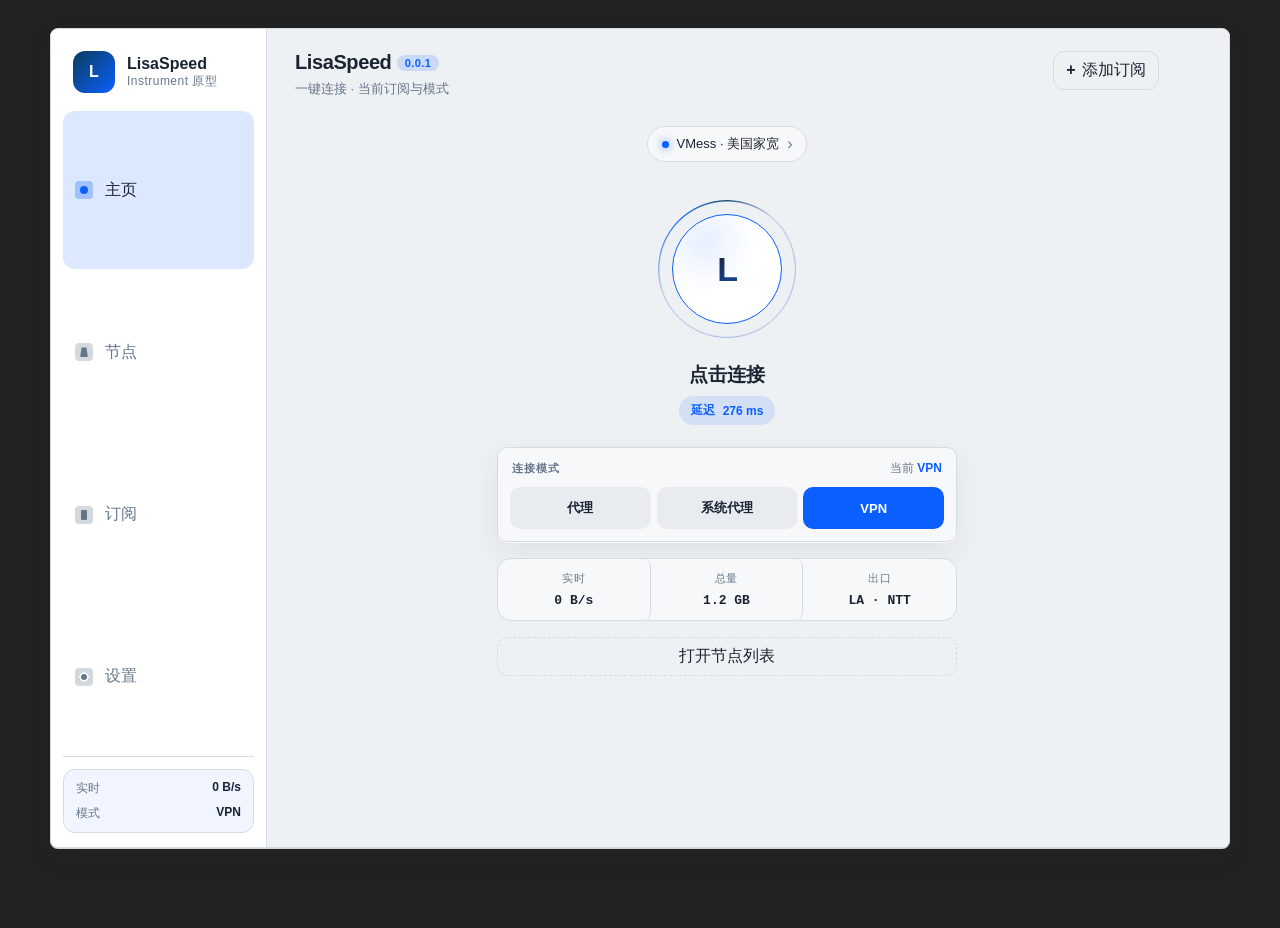
==== prototype/instrument/index.html @ c6c8e577 "Checkpoint: stable LisaSpeed with EasyConnect coexistence and CN/foreign split. Save a known-good ba" ====
<!DOCTYPE html>
<html lang="zh-CN" data-theme="instrument" data-appearance="system" data-color-scheme="dark">
<head>
  <meta charset="UTF-8" />
  <meta name="viewport" content="width=device-width, initial-scale=1" />
  <meta name="color-scheme" content="light dark" />
  <title>LisaSpeed · Instrument 原型</title>
  <link rel="stylesheet" href="css/tokens.css" />
  <link rel="stylesheet" href="css/app.css" />
  <script>
    (function () {
      try {
        var key = "lisaspeed-proto-appearance-" + document.documentElement.getAttribute("data-theme");
        var saved = localStorage.getItem(key);
        if (saved === "light" || saved === "dark" || saved === "system") {
          document.documentElement.setAttribute("data-appearance", saved);
        }
        var appearance = document.documentElement.getAttribute("data-appearance") || "system";
        var scheme = appearance;
        if (appearance === "system") {
          scheme = window.matchMedia("(prefers-color-scheme: dark)").matches ? "dark" : "light";
        }
        document.documentElement.setAttribute("data-color-scheme", scheme);
      } catch (e) {}
    })();
  </script>
</head>
<body>
  <div class="desktop-frame" role="application" aria-label="LisaSpeed instrument">
    <aside class="sidebar">
      <div class="sidebar-brand">
        <span class="logo-mark">L</span>
        <div>
          <strong>LisaSpeed</strong>
          <div class="muted tiny sidebar-tag">Instrument 原型</div>
        </div>
      </div>
      <nav class="nav"><button type="button" class="nav-item" data-nav="home"><span class="nav-ico" data-ico="home" aria-hidden="true"></span><span class="nav-label">主页</span></button>
<button type="button" class="nav-item" data-nav="nodes"><span class="nav-ico" data-ico="nodes" aria-hidden="true"></span><span class="nav-label">节点</span></button>
<button type="button" class="nav-item" data-nav="subscriptions"><span class="nav-ico" data-ico="subscriptions" aria-hidden="true"></span><span class="nav-label">订阅</span></button>
<button type="button" class="nav-item" data-nav="settings"><span class="nav-ico" data-ico="settings" aria-hidden="true"></span><span class="nav-label">设置</span></button></nav>
      <div class="sidebar-foot">
        <div class="traffic">
          <div class="traffic-row"><span class="muted">实时</span> <strong data-traffic-live>0 B/s</strong></div>
          <div class="traffic-row"><span class="muted">模式</span> <strong data-mode-label>VPN</strong></div>
        </div>
      </div>
    </aside>
    <main class="main">
      
<section class="page page-home" data-page="home">
  <header class="page-head home-head">
    <div>
      <div class="brand-line"><strong>LisaSpeed</strong> <span class="chip">0.0.1</span></div>
      <p class="muted home-sub">一键连接 · 当前订阅与模式</p>
    </div>
    <button type="button" class="btn ghost add-btn" data-open-modal="add-profile"><span class="plus">+</span> 添加订阅</button>
  </header>
  <div class="home-stage">
    <button type="button" class="pill profile-pill" data-goto="subscriptions">
      <span class="pill-dot" aria-hidden="true"></span>
      <span data-profile-label>VMess · 美国家宽</span>
      <span class="pill-chevron" aria-hidden="true">›</span>
    </button>

    <div class="connect-zone">
      <button type="button" class="connect-btn" data-connect aria-label="连接切换">
        <span class="connect-aura" aria-hidden="true"></span>
        <span class="connect-ring" aria-hidden="true"></span>
        <span class="connect-arc" aria-hidden="true"></span>
        <span class="connect-disc">
          <span class="connect-mark">L</span>
        </span>
      </button>
      <div class="connect-copy">
        <div class="connect-status" data-conn-label>点击连接</div>
        <div class="delay-pill" data-delay hidden><span>延迟</span> <strong><span data-delay-value>276</span> ms</strong></div>
      </div>
    </div>

    <div class="mode-switch" role="group" aria-label="连接模式">
      <div class="mode-switch-top">
        <div class="mode-switch-label">连接模式</div>
        <p class="mode-hint muted">当前 <strong data-mode-label>VPN</strong></p>
      </div>
      <div class="seg mode-seg">
        <button type="button" data-mode="proxy">代理</button>
        <button type="button" data-mode="system">系统代理</button>
        <button type="button" data-mode="vpn">VPN</button>
      </div>
    </div>

    <div class="home-stats">
      <div class="stat"><span class="stat-k">实时</span><span class="stat-v" data-traffic-live>0 B/s</span></div>
      <div class="stat"><span class="stat-k">总量</span><span class="stat-v">1.2 GB</span></div>
      <div class="stat"><span class="stat-k">出口</span><span class="stat-v">LA · NTT</span></div>
    </div>
    <button type="button" class="btn block home-cta" data-goto="nodes">打开节点列表</button>
  </div>
</section>


<section class="page" data-page="nodes">
  <header class="page-head">
    <div>
      <p class="eyebrow">Nodes</p>
      <h1>节点</h1>
      <p class="muted">选择线路并测速</p>
    </div>
    <div class="row gap">
      <button type="button" class="btn ghost" data-action="toast" data-toast="排序已切换">排序</button>
      <button type="button" class="btn primary" data-action="toast" data-toast="正在测速…">测速</button>
    </div>
  </header>
  <div class="toolbar-note muted">共 5 个节点 · 点击切换</div>
  <div class="list"><button type="button" class="list-row node-row is-active" data-action="toast" data-toast="已选择：美国家宽 § 0"><div class="list-main"><div class="row gap"><span class="node-badge">当前</span><strong>美国家宽 § 0</strong></div><div class="muted">美国 · 家庭 · vmess</div></div><span class="latency delay-ok"><span class="latency-dot"></span>182 ms</span></button><button type="button" class="list-row node-row " data-action="toast" data-toast="已选择：美国宽带 § 1"><div class="list-main"><div class="row gap"><strong>美国宽带 § 1</strong></div><div class="muted">美国 · 机房 · vmess</div></div><span class="latency delay-warn"><span class="latency-dot"></span>241 ms</span></button><button type="button" class="list-row node-row " data-action="toast" data-toast="已选择：日本优化 § 2"><div class="list-main"><div class="row gap"><strong>日本优化 § 2</strong></div><div class="muted">日本 · 优化 · vmess</div></div><span class="latency delay-ok"><span class="latency-dot"></span>98 ms</span></button><button type="button" class="list-row node-row " data-action="toast" data-toast="已选择：新加坡 § 3"><div class="list-main"><div class="row gap"><strong>新加坡 § 3</strong></div><div class="muted">新加坡 · vmess</div></div><span class="latency delay-ok"><span class="latency-dot"></span>126 ms</span></button><button type="button" class="list-row node-row " data-action="toast" data-toast="已选择：香港 § 4"><div class="list-main"><div class="row gap"><strong>香港 § 4</strong></div><div class="muted">香港 · vmess</div></div><span class="latency delay-good"><span class="latency-dot"></span>64 ms</span></button></div>
</section>


<section class="page" data-page="subscriptions">
  <header class="page-head">
    <div>
      <p class="eyebrow">Subscriptions</p>
      <h1>订阅</h1>
      <p class="muted">管理订阅与本地配置</p>
    </div>
    <button type="button" class="btn primary" data-open-modal="add-profile">添加</button>
  </header>
  <div class="list profile-list">
    <div class="list-row profile-row is-active">
      <div class="profile-main">
        <div class="row gap wrap">
          <strong>VMess · 美国家宽</strong>
          <span class="tag tag-active">使用中</span>
          <span class="tag">订阅</span>
        </div>
        <div class="muted">今日已更新 · 剩余流量充足</div>
      </div>
      <div class="row gap actions">
        <button type="button" class="btn tiny" data-action="toast" data-toast="正在更新订阅">更新</button>
        <button type="button" class="btn tiny" data-goto="subscription-detail">编辑</button>
        <button type="button" class="btn tiny danger" data-open-modal="confirm">删除</button>
      </div>
    </div>
    <div class="list-row profile-row">
      <div class="profile-main">
        <div class="row gap wrap">
          <strong>备用订阅</strong>
          <span class="tag">本地</span>
        </div>
        <div class="muted">未激活 · 可随时切换</div>
      </div>
      <div class="row gap actions">
        <button type="button" class="btn tiny" data-action="toast" data-toast="已设为当前配置">激活</button>
        <button type="button" class="btn tiny" data-goto="subscription-detail">编辑</button>
      </div>
    </div>
  </div>
</section>


<section class="page" data-page="subscription-detail">
  <header class="page-head">
    <div class="row gap head-nav">
      <button type="button" class="btn icon-btn" data-goto="subscriptions" aria-label="返回">←</button>
      <div>
        <p class="eyebrow">Edit</p>
        <h1>订阅详情</h1>
        <p class="muted">编辑名称与更新策略</p>
      </div>
    </div>
    <button type="button" class="btn primary" data-action="toast" data-toast="已保存" data-goto="subscriptions">保存</button>
  </header>
  <div class="form panel form-card">
    <div class="form-section-title">基本信息</div>
    <label>名称<input value="VMess · 美国家宽"></label>
    <label>订阅 URL<input value="https://example.com/sub" readonly></label>
    <div class="form-section-title">更新策略</div>
    <label class="check switch"><input type="checkbox" checked><span>自动更新</span></label>
    <label>更新间隔（小时）<input type="number" value="12"></label>
  </div>
</section>


<section class="page" data-page="settings">
  <header class="page-head">
    <div>
      <p class="eyebrow">Settings</p>
      <h1>设置</h1>
      <p class="muted">常用项靠前 · 高级项收纳</p>
    </div>
    <div class="row gap">
      <button type="button" class="btn ghost" data-action="toast" data-toast="已导入选项">导入</button>
      <button type="button" class="btn ghost" data-action="toast" data-toast="已导出选项">导出</button>
      <button type="button" class="btn ghost" data-action="toast" data-toast="已重置">重置</button>
    </div>
  </header>
  <div class="settings-grid"><button type="button" class="setting-card" data-goto="settings-general"><span class="setting-idx">01</span><span class="setting-body"><strong>通用</strong><span class="muted">语言、主题、开机自启</span></span><span class="setting-chevron" aria-hidden="true">›</span></button><button type="button" class="setting-card" data-goto="settings-connection"><span class="setting-idx">02</span><span class="setting-body"><strong>连接</strong><span class="muted">模式偏好、端口、VPN 共享</span></span><span class="setting-chevron" aria-hidden="true">›</span></button><button type="button" class="setting-card" data-goto="settings-routing"><span class="setting-idx">03</span><span class="setting-body"><strong>分流</strong><span class="muted">规则列表与地区策略</span></span><span class="setting-chevron" aria-hidden="true">›</span></button><button type="button" class="setting-card" data-goto="settings-advanced"><span class="setting-idx">04</span><span class="setting-body"><strong>高级</strong><span class="muted">DNS、TLS、链路增强</span></span><span class="setting-chevron" aria-hidden="true">›</span></button><button type="button" class="setting-card" data-goto="logs"><span class="setting-idx">05</span><span class="setting-body"><strong>诊断</strong><span class="muted">运行日志与排查</span></span><span class="setting-chevron" aria-hidden="true">›</span></button><button type="button" class="setting-card" data-goto="about"><span class="setting-idx">06</span><span class="setting-body"><strong>关于</strong><span class="muted">版本、更新、工作目录</span></span><span class="setting-chevron" aria-hidden="true">›</span></button></div>
</section>


<section class="page" data-page="settings-general">
  <header class="page-head">
    <div class="row gap head-nav">
      <button type="button" class="btn icon-btn" data-goto="settings" aria-label="返回">←</button>
      <div>
        <p class="eyebrow">General</p>
        <h1>通用</h1>
      </div>
    </div>
  </header>
  <div class="form panel form-card">
          <div class="form-section-title">语言与外观</div>
          <label>语言<select><option>简体中文</option><option>English</option></select></label>
          <div class="appearance-block">
            <div class="appearance-label">主题模式</div>
            <div class="seg appearance-seg" role="group" aria-label="主题模式">
              <button type="button" data-appearance="light">亮色</button>
              <button type="button" data-appearance="dark">暗色</button>
              <button type="button" data-appearance="system" class="is-active">跟随系统</button>
            </div>
            <p class="muted tiny appearance-hint">当前生效：<strong data-scheme-label>暗色</strong></p>
          </div>
          <div class="form-section-title">启动与关闭</div>
          <label>关闭窗口时<select><option>询问</option><option>最小化到托盘</option><option>退出</option></select></label>
          <label class="check switch"><input type="checkbox" checked><span>开机自启</span></label>
          <label class="check switch"><input type="checkbox"><span>静默启动</span></label>
        </div>
</section>


<section class="page" data-page="settings-connection">
  <header class="page-head">
    <div class="row gap head-nav">
      <button type="button" class="btn icon-btn" data-goto="settings" aria-label="返回">←</button>
      <div>
        <p class="eyebrow">Connection</p>
        <h1>连接</h1>
      </div>
    </div>
  </header>
  <div class="form panel form-card">
          <div class="form-section-title">默认模式</div>
          <p class="muted tiny form-hint">主页可随时切换；此处为下次启动默认值（原型示意）</p>
          <label>服务模式<select><option>VPN</option><option>系统代理</option><option>代理</option></select></label>
          <label class="check switch"><input type="checkbox" checked><span>严格路由</span></label>
          <div class="form-section-title">端口</div>
          <div class="form-grid-2">
            <label>混合端口<input value="12334"></label>
            <label>直连端口<input value="12335"></label>
          </div>
          <label class="check switch"><input type="checkbox"><span>允许局域网共享（VPN）</span></label>
        </div>
</section>


<section class="page" data-page="settings-routing">
  <header class="page-head">
    <div class="row gap head-nav">
      <button type="button" class="btn icon-btn" data-goto="settings" aria-label="返回">←</button>
      <div>
        <p class="eyebrow">Routing</p>
        <h1>分流</h1>
        <p class="muted">规则与地区策略</p>
      </div>
    </div>
    <div class="row gap">
      <button type="button" class="btn ghost" data-action="toast" data-toast="已添加预设：拦截广告">预设</button>
      <button type="button" class="btn primary" data-goto="settings-rule">新建规则</button>
    </div>
  </header>
  <div class="section-block">
    <div class="section-label">规则列表</div>
    <div class="list">
      <button type="button" class="list-row" data-goto="settings-rule">
        <div class="list-main"><strong>国内直连</strong><div class="muted">geoip-cn / geosite-cn → direct</div></div>
        <span class="row-meta">编辑 ›</span>
      </button>
      <button type="button" class="list-row" data-goto="settings-rule">
        <div class="list-main"><strong>广告拦截</strong><div class="muted">ads → block</div></div>
        <span class="row-meta">编辑 ›</span>
      </button>
    </div>
  </div>
  <div class="panel form form-card section-block">
    <div class="form-section-title">分流通用选项</div>
    <label>地区<select><option>中国</option><option>其他</option></select></label>
    <label>IPv6<select><option>禁用</option><option>启用</option></select></label>
  </div>
</section>


<section class="page" data-page="settings-rule">
  <header class="page-head">
    <div class="row gap head-nav">
      <button type="button" class="btn icon-btn" data-goto="settings-routing" aria-label="返回">←</button>
      <div>
        <p class="eyebrow">Rule</p>
        <h1>规则编辑</h1>
      </div>
    </div>
  </header>
  <div class="form panel form-card">
          <div class="form-section-title">规则内容</div>
          <label>名称<input value="国内直连"></label>
          <label>出站<select><option>直连</option><option>代理</option><option>拦截</option></select></label>
          <label>规则集<input value="geoip-cn, geosite-cn"></label>
          <button type="button" class="btn primary" data-action="toast" data-toast="规则已保存" data-goto="settings-routing">保存</button>
        </div>
</section>


<section class="page" data-page="settings-advanced">
  <header class="page-head">
    <div class="row gap head-nav">
      <button type="button" class="btn icon-btn" data-goto="settings" aria-label="返回">←</button>
      <div>
        <p class="eyebrow">Advanced</p>
        <h1>高级</h1>
      </div>
    </div>
  </header>
  <div class="form panel form-card">
          <div class="form-section-title">DNS</div>
          <label>远程 DNS<input value="tcp://8.8.8.8"></label>
          <label>直连 DNS<input value="223.5.5.5"></label>
          <label>域名策略<select><option>AsIs</option><option>PreferIPv4</option></select></label>
          <label class="check switch"><input type="checkbox" checked><span>启用伪造 DNS</span></label>
          <div class="form-section-title">TLS 技巧</div>
          <label class="check switch"><input type="checkbox"><span>启用 TLS 分片</span></label>
          <label>分片大小<input value="10-100"></label>
          <label class="check switch"><input type="checkbox"><span>混合大小写 SNI</span></label>
          <label class="check switch"><input type="checkbox"><span>启用填充</span></label>
          <div class="form-section-title">链路增强</div>
          <div class="chain">
            <div class="chain-node"><span class="chain-step">1</span><div><strong>应用</strong><div class="muted">流量入口</div></div></div>
            <div class="chain-node on"><span class="chain-step">2</span><div><strong>主订阅</strong><div class="muted">VMess · 当前</div></div></div>
            <div class="chain-node"><span class="chain-step">3</span><div><strong>分流</strong><div class="muted">规则出口</div></div></div>
          </div>
          <label class="check switch"><input type="checkbox"><span>启用 WARP</span></label>
          <label class="check switch"><input type="checkbox"><span>启用 Psiphon</span></label>
        </div>
</section>


<section class="page" data-page="logs">
  <header class="page-head">
    <div class="row gap head-nav">
      <button type="button" class="btn icon-btn" data-goto="settings" aria-label="返回">←</button>
      <div>
        <p class="eyebrow">Diagnostics</p>
        <h1>诊断</h1>
        <p class="muted">核心与应用日志</p>
      </div>
    </div>
    <div class="row gap">
      <button type="button" class="btn ghost" data-action="toast" data-toast="已暂停">暂停</button>
      <button type="button" class="btn ghost" data-action="toast" data-toast="已清除">清除</button>
      <button type="button" class="btn ghost" data-action="toast" data-toast="已分享日志">分享</button>
    </div>
  </header>
  <div class="log-shell panel">
    <div class="log-toolbar">
      <span class="muted tiny">core · app</span>
      <span class="mono tiny muted">live</span>
    </div>
    <div class="log-panel"><div class="log-line"><span class="mono muted log-time">10:30:12</span><span class="log-level log-info">PROBE</span><span class="log-msg">探测线路质量</span></div>
<div class="log-line"><span class="mono muted log-time">10:31:12</span><span class="log-level log-ok">CONNECTED</span><span class="log-msg">隧道已建立</span></div>
<div class="log-line"><span class="mono muted log-time">10:32:12</span><span class="log-level log-info">PROBE</span><span class="log-msg">探测线路质量</span></div>
<div class="log-line"><span class="mono muted log-time">10:33:12</span><span class="log-level log-ok">CONNECTED</span><span class="log-msg">隧道已建立</span></div>
<div class="log-line"><span class="mono muted log-time">10:34:12</span><span class="log-level log-warn">RETRY</span><span class="log-msg">短暂抖动，自动重试</span></div>
<div class="log-line"><span class="mono muted log-time">10:35:12</span><span class="log-level log-ok">CONNECTED</span><span class="log-msg">隧道已建立</span></div>
<div class="log-line"><span class="mono muted log-time">10:36:12</span><span class="log-level log-info">PROBE</span><span class="log-msg">探测线路质量</span></div>
<div class="log-line"><span class="mono muted log-time">10:37:12</span><span class="log-level log-ok">CONNECTED</span><span class="log-msg">隧道已建立</span></div></div>
  </div>
</section>


<section class="page" data-page="about">
  <header class="page-head">
    <div class="row gap head-nav">
      <button type="button" class="btn icon-btn" data-goto="settings" aria-label="返回">←</button>
      <div>
        <p class="eyebrow">About</p>
        <h1>关于</h1>
        <p class="muted">LisaSpeed 0.0.1</p>
      </div>
    </div>
    <button type="button" class="btn primary" data-action="toast" data-toast="已是最新版本">检查更新</button>
  </header>
  <div class="panel about-card">
    <div class="about-logo"><span class="logo-mark xl">L</span></div>
    <h2>LisaSpeed</h2>
    <p class="muted about-lead">macOS 本地加速客户端 · 原型演示</p>
    <div class="about-meta">
      <div><span class="muted">版本</span><strong>0.0.1</strong></div>
      <div><span class="muted">渠道</span><strong>dev</strong></div>
      <div><span class="muted">平台</span><strong>macOS</strong></div>
    </div>
    <div class="row gap wrap about-actions">
      <button type="button" class="btn ghost" data-action="toast" data-toast="已打开工作目录">工作目录</button>
      <button type="button" class="btn ghost" data-action="toast" data-toast="打开 GitHub">源码</button>
      <button type="button" class="btn ghost" data-action="toast" data-toast="已复制版本信息">复制信息</button>
    </div>
  </div>
</section>

    </main>
  </div>
  
<div class="modal" data-modal="add-profile" hidden>
  <div class="modal-card">
    <header class="modal-head"><h2>添加订阅</h2><button type="button" class="btn ghost" data-close-modal="add-profile">关闭</button></header>
    <div class="modal-body stack">
      <button type="button" class="btn block modal-choice" data-action="toast" data-toast="已从剪贴板导入" data-close-modal="add-profile">
        <strong>从剪贴板添加</strong><span class="muted">读取订阅链接或分享内容</span>
      </button>
      <button type="button" class="btn block modal-choice" data-action="toast" data-toast="已选择文件" data-close-modal="add-profile">
        <strong>从文件导入</strong><span class="muted">支持常见订阅与配置文件</span>
      </button>
      <div class="form form-card nested">
        <div class="form-section-title">手动添加</div>
        <label>名称<input placeholder="我的订阅"></label>
        <label>URL<input placeholder="https://"></label>
        <button type="button" class="btn primary block" data-action="toast" data-toast="已添加订阅" data-close-modal="add-profile">确认添加</button>
      </div>
    </div>
  </div>
</div>
<div class="modal" data-modal="confirm" hidden>
  <div class="modal-card narrow">
    <header class="modal-head"><h2>确认删除</h2></header>
    <div class="modal-body">
      <p class="confirm-copy">删除后无法恢复，确定继续？</p>
      <div class="row gap modal-actions">
        <button type="button" class="btn ghost" data-close-modal="confirm">取消</button>
        <button type="button" class="btn danger solid" data-action="toast" data-toast="已删除" data-close-modal="confirm">删除</button>
      </div>
    </div>
  </div>
</div>

  <div id="toast" class="toast" hidden></div>
  <script src="../shared/app.js"></script>
</body>
</html>
---- prototype/instrument/css/tokens.css ----
:root {
  --radius: 10px;
  --font: "IBM Plex Sans", "PingFang SC", "Segoe UI", sans-serif;
  --mono: "IBM Plex Mono", ui-monospace, Menlo, monospace;
}

html[data-color-scheme="light"] {
  color-scheme: light;
  --bg: #eef1f4;
  --bg-elev: #ffffff;
  --bg-panel: #f7f8fa;
  --line: #d5dbe3;
  --text: #1a2332;
  --muted: #66768a;
  --accent: #0b5fff;
  --accent-2: #0b3d5c;
  --danger: #c62828;
  --ok: #0f8a5f;
  --shadow: 0 1px 0 rgba(255,255,255,.8), 0 10px 30px rgba(26,35,50,.08);
  --grid: rgba(11, 95, 255, 0.06);
  --glow: none;
  --connect-core: #ffffff;
  --connect-ring: #c9d6ea;
  --page-shell: #222;
}

html[data-color-scheme="dark"] {
  color-scheme: dark;
  --bg: #12161c;
  --bg-elev: #1a2028;
  --bg-panel: #1e2530;
  --line: rgba(220, 230, 245, 0.12);
  --text: #e8edf4;
  --muted: #8b97a8;
  --accent: #4d8aff;
  --accent-2: #8ab4ff;
  --danger: #ff6b6b;
  --ok: #3dd68c;
  --shadow: 0 0 0 1px rgba(77, 138, 255, 0.08), 0 16px 40px rgba(0,0,0,.45);
  --grid: rgba(77, 138, 255, 0.07);
  --glow: none;
  --connect-core: #232a35;
  --connect-ring: #3a4556;
  --page-shell: #0a0c10;
}
---- prototype/instrument/css/app.css ----
* { box-sizing: border-box; }
html, body { margin: 0; height: 100%; font-family: var(--font); color: var(--text); background: var(--page-shell, #222); }
button, input, select { font: inherit; }
button { cursor: pointer; }
.muted { color: var(--muted); }
.tiny { font-size: 12px; }
.mono { font-family: var(--mono); font-size: 12px; }
.row { display: flex; align-items: center; }
.gap { gap: 8px; }
.wrap { flex-wrap: wrap; }
.stack { display: grid; gap: 10px; }

.desktop-frame {
  width: min(1180px, 100vw);
  height: min(820px, 100vh);
  margin: 28px auto;
  display: grid;
  grid-template-columns: 216px 1fr;
  background: var(--bg);
  border-radius: 18px;
  overflow: hidden;
  box-shadow: var(--shadow);
  border: 1px solid var(--line);
}

.sidebar {
  display: flex; flex-direction: column;
  background: var(--bg-elev);
  border-right: 1px solid var(--line);
  padding: 18px 12px 14px;
  position: relative;
}
.sidebar-brand { display: flex; gap: 12px; align-items: center; padding: 4px 10px 18px; }
.sidebar-tag { letter-spacing: 0.04em; }
.nav { display: grid; gap: 4px; flex: 1; }
.nav-item {
  display: flex; gap: 12px; align-items: center;
  border: 0; background: transparent; color: var(--muted);
  padding: 11px 12px; border-radius: 12px; text-align: left;
  transition: background .18s var(--ease, ease), color .18s var(--ease, ease), transform .18s var(--ease, ease);
}
.nav-item.is-active, .nav-item:hover { background: color-mix(in srgb, var(--accent) 14%, transparent); color: var(--text); }
.nav-item:active { transform: scale(0.985); }
.nav-ico {
  width: 18px; height: 18px; border-radius: 6px;
  background: color-mix(in srgb, var(--muted) 28%, transparent);
  position: relative; flex: 0 0 auto;
}
.nav-item.is-active .nav-ico { background: color-mix(in srgb, var(--accent) 28%, transparent); box-shadow: var(--glow-soft, none); }
.nav-ico::after {
  content: "";
  position: absolute; inset: 5px;
  border-radius: 2px;
  background: var(--muted);
}
.nav-item.is-active .nav-ico::after { background: var(--accent); }
.nav-ico[data-ico="home"]::after { border-radius: 50%; inset: 5px; }
.nav-ico[data-ico="nodes"]::after { inset: 4px 5px; border-radius: 1px; clip-path: polygon(20% 0, 80% 0, 100% 100%, 0 100%); }
.nav-ico[data-ico="subscriptions"]::after { inset: 4px 6px; border-radius: 1px; }
.nav-ico[data-ico="settings"]::after { inset: 4px; border-radius: 50%; box-shadow: inset 0 0 0 2px var(--bg-elev); }
.nav-ico[data-ico="logs"]::after { inset: 5px 4px; border-radius: 1px; height: 2px; top: 8px; box-shadow: 0 4px 0 var(--muted), 0 8px 0 var(--muted); background: var(--muted); }
.nav-item.is-active .nav-ico[data-ico="logs"]::after { box-shadow: 0 4px 0 var(--accent), 0 8px 0 var(--accent); }
.nav-ico[data-ico="about"]::after { inset: 5px; border-radius: 50%; }
.sidebar-foot { border-top: 1px solid var(--line); padding-top: 12px; font-size: 12px; }
.traffic { display: grid; gap: 8px; padding: 10px 12px; border-radius: 12px; background: color-mix(in srgb, var(--accent) 6%, transparent); border: 1px solid var(--line); }
.traffic-row { display: flex; justify-content: space-between; gap: 8px; }

.main {
  position: relative;
  overflow: auto;
  background:
    radial-gradient(520px 280px at 70% -10%, color-mix(in srgb, var(--accent-2) 16%, transparent), transparent 70%),
    radial-gradient(420px 240px at 10% 0%, color-mix(in srgb, var(--accent) 12%, transparent), transparent 65%),
    linear-gradient(180deg, color-mix(in srgb, var(--accent) 5%, transparent), transparent 200px),
    repeating-linear-gradient(0deg, transparent, transparent 23px, var(--grid) 24px),
    repeating-linear-gradient(90deg, transparent, transparent 23px, var(--grid) 24px),
    var(--bg);
}
.page { padding: 22px 28px 64px; min-height: 100%; max-width: 920px; }
.page[hidden] { display: none !important; }
.page-head { display: flex; justify-content: space-between; gap: 16px; align-items: flex-start; margin-bottom: 20px; }
.page-head h1 { margin: 0; font-size: 22px; letter-spacing: -0.02em; }
.page-head .muted { margin: 6px 0 0; font-size: 13px; }
.brand-line { font-size: 20px; letter-spacing: -0.02em; }
.home-sub { margin: 6px 0 0; font-size: 13px; }
.chip { display: inline-block; padding: 2px 8px; border-radius: 999px; background: color-mix(in srgb, var(--accent) 16%, transparent); color: var(--accent); font-size: 11px; font-weight: 700; vertical-align: 2px; letter-spacing: 0.04em; }

.btn {
  border: 1px solid var(--line);
  background: var(--bg-panel-solid, var(--bg-panel));
  color: var(--text);
  border-radius: 11px;
  padding: 8px 12px;
  transition: border-color .18s ease, background .18s ease, transform .18s ease, box-shadow .18s ease;
}
.btn:hover { border-color: color-mix(in srgb, var(--accent) 50%, var(--line)); }
.btn:active { transform: translateY(1px); }
.btn.primary { background: var(--accent); color: #041016; border-color: transparent; font-weight: 700; box-shadow: var(--glow-soft, none); }
[data-theme="instrument"] .btn.primary { color: #fff; box-shadow: none; }
.btn.ghost { background: transparent; }
.btn.block { width: 100%; }
.btn.tiny { padding: 5px 9px; font-size: 12px; border-radius: 8px; }
.btn.danger { color: var(--danger); border-color: color-mix(in srgb, var(--danger) 40%, var(--line)); }
.add-btn .plus { font-weight: 700; margin-right: 2px; }

.panel {
  background: var(--bg-panel-solid, var(--bg-panel));
  border: 1px solid var(--line);
  border-radius: var(--radius);
  padding: 16px;
  box-shadow: var(--shadow);
}
.list { display: grid; gap: 8px; }
.list-row {
  width: 100%;
  display: flex; justify-content: space-between; align-items: center; gap: 12px;
  text-align: left;
  border: 1px solid var(--line);
  background: var(--bg-panel-solid, var(--bg-panel));
  color: var(--text);
  border-radius: 14px;
  padding: 13px 14px;
  transition: border-color .18s ease, transform .18s ease, background .18s ease;
}
.list-row:hover { border-color: var(--line-strong, var(--accent)); }
.list-row.is-active { border-color: var(--accent); box-shadow: inset 3px 0 0 var(--accent); background: color-mix(in srgb, var(--accent) 8%, var(--bg-panel-solid, var(--bg-panel))); }
.list-main { min-width: 0; }
.delay { font-weight: 600; }
.delay-good { color: var(--ok); }
.delay-ok { color: var(--accent-2, var(--accent)); }
.delay-warn { color: var(--warn, #f0b429); }

.form { display: grid; gap: 12px; }
.form label { display: grid; gap: 6px; font-size: 13px; color: var(--muted); }
.form input, .form select {
  border: 1px solid var(--line); background: var(--bg-elev); color: var(--text);
  border-radius: 10px; padding: 10px 12px;
  transition: border-color .18s ease, box-shadow .18s ease;
}
.form input:focus, .form select:focus {
  outline: none; border-color: color-mix(in srgb, var(--accent) 55%, var(--line));
  box-shadow: 0 0 0 3px color-mix(in srgb, var(--accent) 16%, transparent);
}
.check { display: flex !important; align-items: center; gap: 8px; grid-template-columns: none; }

.appearance-block {
  display: grid;
  gap: 10px;
  padding: 14px;
  border: 1px solid var(--line);
  border-radius: var(--radius);
  background: var(--bg-elev);
}
.appearance-label { font-size: 13px; color: var(--muted); }
.appearance-seg button { min-height: 40px; font-weight: 600; }
.appearance-hint { margin: 0; }
.appearance-hint strong { color: var(--accent); }

.settings-grid { display: grid; grid-template-columns: repeat(2, minmax(0, 1fr)); gap: 12px; }
.setting-card {
  display: grid; grid-template-columns: auto 1fr auto; gap: 12px; align-items: center;
  text-align: left;
  padding: 16px; border-radius: var(--radius);
  border: 1px solid var(--line); background: var(--bg-panel-solid, var(--bg-panel)); color: var(--text);
  transition: border-color .18s ease, transform .18s ease, box-shadow .18s ease;
}
.setting-card:hover { border-color: var(--accent); transform: translateY(-1px); box-shadow: var(--glow-soft, none); }
.setting-idx {
  width: 34px; height: 34px; border-radius: 10px;
  display: grid; place-items: center;
  font-family: var(--mono); font-size: 11px; font-weight: 600;
  color: var(--accent); background: color-mix(in srgb, var(--accent) 12%, transparent);
}
.setting-body { display: grid; gap: 4px; }
.setting-body strong { font-size: 15px; }
.setting-chevron { color: var(--muted); font-size: 20px; line-height: 1; }

.home-stage {
  display: grid; justify-items: center; gap: 16px;
  padding: 8px 0 28px; width: min(460px, 100%); margin: 0 auto;
}
.pill {
  border: 1px solid var(--line); background: var(--bg-panel-solid, var(--bg-panel)); color: var(--text);
  border-radius: 999px; padding: 8px 14px; font-size: 13px;
  display: inline-flex; align-items: center; gap: 8px;
  transition: border-color .18s ease, transform .18s ease;
}
.pill:hover { border-color: var(--line-strong, var(--accent)); }
.profile-pill { max-width: 100%; }
.pill-dot {
  width: 7px; height: 7px; border-radius: 50%;
  background: var(--accent); box-shadow: 0 0 10px color-mix(in srgb, var(--accent) 70%, transparent);
}
.pill-chevron { color: var(--muted); font-size: 16px; }
.mode-switch {
  width: 100%;
  padding: 12px;
  border-radius: var(--radius);
  border: 1px solid var(--line);
  background: var(--bg-panel-solid, var(--bg-panel));
  box-shadow: var(--shadow);
}
.mode-switch-top {
  display: flex; justify-content: space-between; align-items: baseline;
  margin-bottom: 10px; padding: 0 2px;
}
.mode-switch-label {
  font-size: 11px;
  letter-spacing: 0.1em;
  text-transform: uppercase;
  color: var(--muted);
  font-weight: 700;
}
.mode-seg { margin: 0; }
.mode-seg button { min-height: 42px; font-weight: 600; font-size: 13px; }
.mode-hint { margin: 0; font-size: 12px; }
.mode-hint strong { color: var(--accent); font-weight: 700; }

.connect-zone { display: grid; justify-items: center; gap: 14px; padding: 12px 0 6px; }
.connect-btn {
  position: relative;
  width: 158px; height: 158px;
  border: 0; padding: 0; background: transparent; border-radius: 50%;
  transition: transform .25s var(--ease, ease);
}
.connect-btn:hover { transform: scale(1.03); }
.connect-btn:active { transform: scale(0.98); }
.connect-aura {
  position: absolute; inset: 6px; border-radius: 50%;
  background: radial-gradient(circle, color-mix(in srgb, var(--accent) 22%, transparent), transparent 70%);
  opacity: 0; filter: blur(12px);
  transition: opacity .35s ease;
}
.connect-ring {
  position: absolute; inset: 10px; border-radius: 50%;
  border: 1px solid color-mix(in srgb, var(--accent) 22%, var(--line));
  background: transparent;
  box-shadow: inset 0 0 0 1px color-mix(in srgb, var(--text) 4%, transparent);
  transition: border-color .3s ease, box-shadow .3s ease;
}
.connect-arc {
  position: absolute; inset: 10px; border-radius: 50%;
  background: conic-gradient(
    from 210deg,
    transparent 0deg,
    color-mix(in srgb, var(--accent) 0%, transparent) 40deg,
    var(--accent) 110deg,
    var(--accent-2) 150deg,
    transparent 190deg,
    transparent 360deg
  );
  -webkit-mask: radial-gradient(farthest-side, transparent calc(100% - 2px), #000 calc(100% - 1px));
  mask: radial-gradient(farthest-side, transparent calc(100% - 2px), #000 calc(100% - 1px));
  opacity: 0.72;
  transition: opacity .3s ease;
}
.connect-disc {
  position: absolute; inset: 24px; border-radius: 50%;
  display: grid; place-items: center;
  background:
    radial-gradient(circle at 30% 25%, color-mix(in srgb, var(--accent) 10%, transparent), transparent 45%),
    linear-gradient(160deg, color-mix(in srgb, var(--bg-panel-solid, var(--bg-elev)) 92%, #fff), var(--bg-elev));
  border: 1px solid color-mix(in srgb, var(--line) 90%, var(--accent));
  box-shadow: 0 8px 24px rgba(0,0,0,.18);
  transition: border-color .3s ease, box-shadow .3s ease, background .3s ease;
}
.connect-mark {
  font-size: 34px; font-weight: 800; letter-spacing: -0.04em;
  line-height: 1; color: var(--text);
  background: linear-gradient(160deg, var(--text), color-mix(in srgb, var(--accent) 55%, var(--text)));
  -webkit-background-clip: text; background-clip: text;
  color: transparent;
  transition: filter .3s ease, transform .3s ease;
}
.connect-copy { display: grid; justify-items: center; gap: 8px; min-height: 52px; }
.connect-btn:hover .connect-aura { opacity: 0.35; }
.connect-btn:hover .connect-arc { opacity: 0.95; }
.connect-btn:hover .connect-disc {
  border-color: color-mix(in srgb, var(--accent) 40%, var(--line));
}
html[data-conn="connected"] .connect-aura { opacity: 0.55; }
html[data-conn="connected"] .connect-ring {
  border-color: color-mix(in srgb, var(--accent) 55%, transparent);
  box-shadow:
    0 0 0 1px color-mix(in srgb, var(--accent) 12%, transparent),
    0 0 28px color-mix(in srgb, var(--accent) 18%, transparent);
}
html[data-conn="connected"] .connect-arc {
  opacity: 1;
  animation: arc-spin 10s linear infinite;
}
html[data-conn="connected"] .connect-disc {
  border-color: color-mix(in srgb, var(--accent) 50%, transparent);
  background:
    radial-gradient(circle at 30% 25%, color-mix(in srgb, var(--accent) 18%, transparent), transparent 50%),
    linear-gradient(160deg, color-mix(in srgb, var(--accent) 8%, var(--bg-elev)), var(--bg-elev));
  box-shadow:
    0 0 0 4px color-mix(in srgb, var(--accent) 8%, transparent),
    0 10px 28px rgba(0,0,0,.2);
}
html[data-conn="connected"] .connect-mark {
  background: linear-gradient(160deg, #fff, var(--accent));
  -webkit-background-clip: text; background-clip: text;
  filter: drop-shadow(0 0 10px color-mix(in srgb, var(--accent) 35%, transparent));
}
html[data-conn="connecting"] .connect-arc {
  opacity: 1;
  animation: arc-spin 1.2s linear infinite;
}
html[data-conn="connecting"] .connect-aura { opacity: 0.4; }
html[data-conn="connecting"] .connect-mark {
  background: linear-gradient(160deg, var(--accent-2), var(--accent));
  -webkit-background-clip: text; background-clip: text;
}
@keyframes arc-spin { to { transform: rotate(360deg); } }
@keyframes pulse { 50% { transform: scale(1.04); opacity: .7; } }
@keyframes spin { to { transform: rotate(360deg); } }
.logo-mark {
  display: grid; place-items: center;
  width: 42px; height: 42px; border-radius: 12px;
  background: linear-gradient(135deg, var(--accent-2), var(--accent));
  color: #fff; font-weight: 800;
}
.logo-mark.xl { width: 72px; height: 72px; font-size: 28px; margin: 0 auto; }
.connect-status { font-size: 19px; font-weight: 700; letter-spacing: .01em; }
html[data-conn="connected"] .connect-status { color: var(--ok); }
.delay-pill {
  display: flex; gap: 8px; align-items: center;
  padding: 6px 12px; border-radius: 999px;
  background: color-mix(in srgb, var(--accent) 12%, transparent);
  color: var(--accent); font-size: 12px; font-weight: 600;
}
.home-stats {
  display: grid; grid-template-columns: repeat(3, 1fr); gap: 0;
  width: 100%;
  border: 1px solid var(--line);
  border-radius: 14px;
  overflow: hidden;
  background: var(--bg-panel-solid, var(--bg-panel));
}
.stat {
  background: transparent; border: 0; border-radius: 0; padding: 12px 10px; text-align: center;
  border-right: 1px solid var(--line);
}
.stat:last-child { border-right: 0; }
.stat-k { display: block; color: var(--muted); font-size: 11px; margin-bottom: 4px; letter-spacing: 0.04em; }
.stat-v { font-weight: 700; font-size: 13px; font-family: var(--mono); }
.home-cta { border-style: dashed; background: transparent; }

.eyebrow {
  margin: 0 0 4px;
  font-size: 11px;
  letter-spacing: 0.12em;
  text-transform: uppercase;
  color: var(--muted);
  font-weight: 700;
}
.toolbar-note { margin: -8px 0 12px; font-size: 12px; }
.btn.icon-btn {
  width: 36px; height: 36px; padding: 0;
  display: grid; place-items: center;
  border-radius: 10px; flex: 0 0 auto;
}
.head-nav { align-items: flex-start; }
.form-section-title {
  margin: 4px 0 2px;
  font-size: 12px; font-weight: 700;
  letter-spacing: 0.06em; text-transform: uppercase;
  color: var(--muted);
}
.form-card .form-section-title:first-child { margin-top: 0; }
.form-hint { margin: -4px 0 4px; }
.form-grid-2 { display: grid; grid-template-columns: 1fr 1fr; gap: 12px; }
.check.switch {
  justify-content: space-between;
  padding: 10px 12px;
  border: 1px solid var(--line);
  border-radius: 10px;
  background: color-mix(in srgb, var(--bg-elev) 70%, transparent);
  color: var(--text);
}
.check.switch input { accent-color: var(--accent); width: 16px; height: 16px; }
.tag {
  display: inline-flex; align-items: center;
  padding: 2px 8px; border-radius: 999px;
  font-size: 11px; font-weight: 600;
  background: color-mix(in srgb, var(--muted) 14%, transparent);
  color: var(--muted);
}
.tag-active { background: color-mix(in srgb, var(--accent) 16%, transparent); color: var(--accent); }
.node-badge {
  font-size: 10px; font-weight: 700; letter-spacing: 0.04em;
  padding: 2px 6px; border-radius: 6px;
  background: color-mix(in srgb, var(--accent) 16%, transparent); color: var(--accent);
}
.latency {
  display: inline-flex; align-items: center; gap: 6px;
  font-family: var(--mono); font-size: 12px; font-weight: 600;
  padding: 5px 9px; border-radius: 999px;
  background: color-mix(in srgb, var(--muted) 10%, transparent);
}
.latency-dot { width: 6px; height: 6px; border-radius: 50%; background: currentColor; }
.delay-good, .latency.delay-good { color: var(--ok); background: color-mix(in srgb, var(--ok) 12%, transparent); }
.delay-ok, .latency.delay-ok { color: var(--accent-2, var(--accent)); background: color-mix(in srgb, var(--accent-2, var(--accent)) 12%, transparent); }
.delay-warn, .latency.delay-warn { color: var(--warn, #f0b429); background: color-mix(in srgb, var(--warn, #f0b429) 12%, transparent); }
.profile-row { align-items: flex-start; }
.profile-main { display: grid; gap: 6px; min-width: 0; flex: 1; }
.row-meta { color: var(--muted); font-size: 12px; }
.section-block { margin-top: 8px; }
.section-block + .section-block, .section-block.panel { margin-top: 16px; }
.section-label {
  font-size: 12px; font-weight: 700; letter-spacing: 0.06em;
  text-transform: uppercase; color: var(--muted); margin-bottom: 8px;
}

.chain { display: grid; gap: 0; margin-bottom: 8px; position: relative; }
.chain-node {
  display: grid; grid-template-columns: 28px 1fr; gap: 12px; align-items: center;
  padding: 12px; border-radius: 12px; border: 1px solid transparent; color: var(--muted);
  position: relative;
}
.chain-node + .chain-node::before {
  content: "";
  position: absolute; left: 25px; top: -6px; width: 1px; height: 12px;
  background: var(--line);
}
.chain-step {
  width: 28px; height: 28px; border-radius: 50%;
  display: grid; place-items: center;
  font-family: var(--mono); font-size: 11px; font-weight: 700;
  border: 1px solid var(--line); background: var(--bg-elev); color: var(--muted);
}
.chain-node.on {
  border-color: color-mix(in srgb, var(--accent) 35%, var(--line));
  color: var(--text);
  background: color-mix(in srgb, var(--accent) 8%, transparent);
}
.chain-node.on .chain-step {
  border-color: var(--accent); color: var(--accent);
  background: color-mix(in srgb, var(--accent) 14%, transparent);
}

.log-shell { padding: 0; overflow: hidden; }
.log-toolbar {
  display: flex; justify-content: space-between; align-items: center;
  padding: 10px 14px; border-bottom: 1px solid var(--line);
  background: color-mix(in srgb, var(--bg-elev) 80%, transparent);
}
.log-panel { font-family: var(--mono); font-size: 12px; max-height: 480px; overflow: auto; padding: 8px 0; }
.log-line {
  display: grid; grid-template-columns: 72px 96px 1fr; gap: 10px; align-items: center;
  padding: 8px 14px; border-bottom: 1px solid color-mix(in srgb, var(--line) 45%, transparent);
}
.log-level {
  display: inline-flex; justify-content: center;
  padding: 2px 8px; border-radius: 6px; font-size: 10px; font-weight: 700; letter-spacing: 0.04em;
}
.log-info { color: var(--accent-2, var(--accent)); background: color-mix(in srgb, var(--accent-2, var(--accent)) 12%, transparent); }
.log-ok { color: var(--ok); background: color-mix(in srgb, var(--ok) 12%, transparent); }
.log-warn { color: var(--warn, #f0b429); background: color-mix(in srgb, var(--warn, #f0b429) 12%, transparent); }
.log-msg { color: var(--text); }

.about-card { text-align: center; max-width: 460px; margin: 12px auto 0; padding: 28px 24px; }
.about-logo { margin-bottom: 12px; }
.about-lead { margin: 8px 0 0; }
.about-meta {
  display: grid; grid-template-columns: repeat(3, 1fr); gap: 8px;
  margin: 20px 0 18px; padding: 12px; border-radius: 12px;
  border: 1px solid var(--line); background: color-mix(in srgb, var(--bg-elev) 70%, transparent);
}
.about-meta > div { display: grid; gap: 4px; }
.about-meta .muted { font-size: 11px; }
.about-actions { justify-content: center; }

.modal-choice {
  display: grid !important; gap: 4px; text-align: left; padding: 14px 16px;
}
.modal-choice strong { color: var(--text); }
.form.nested { padding: 12px; border: 1px dashed var(--line); border-radius: 12px; }
.confirm-copy { margin: 0; color: var(--muted); }
.modal-actions { justify-content: flex-end; margin-top: 16px; }
.btn.danger.solid { background: color-mix(in srgb, var(--danger) 16%, transparent); }

.modal {
  position: fixed; inset: 0; background: rgba(0,0,0,.5);
  display: grid; place-items: center; z-index: 40; padding: 20px;
  backdrop-filter: blur(6px);
}
.modal[hidden] { display: none !important; }
.modal-card {
  width: min(440px, 100%); background: var(--bg-elev); color: var(--text);
  border: 1px solid var(--line); border-radius: 16px; box-shadow: var(--shadow);
}
.modal-card.narrow { width: min(360px, 100%); }
.modal-head, .modal-body { padding: 14px 16px; }
.modal-head { display: flex; justify-content: space-between; align-items: center; border-bottom: 1px solid var(--line); }
.modal-head h2 { margin: 0; font-size: 16px; }
.seg { display: grid; grid-template-columns: repeat(3, 1fr); gap: 6px; }
.seg button {
  border: 1px solid transparent; background: color-mix(in srgb, var(--muted) 10%, transparent); color: var(--text);
  border-radius: 10px; padding: 10px 8px;
  transition: background .18s ease, color .18s ease, transform .18s ease;
}
.seg button:hover { background: color-mix(in srgb, var(--accent) 12%, transparent); }
.seg button.is-active { background: var(--accent); color: #041016; border-color: transparent; font-weight: 700; }
[data-theme="instrument"] .seg button.is-active { color: #fff; }

.toast {
  position: fixed; left: 50%; bottom: 28px; transform: translateX(-50%);
  background: var(--text); color: var(--bg); padding: 10px 14px; border-radius: 999px;
  font-size: 13px; z-index: 50; box-shadow: var(--shadow);
}
.toast[hidden] { display: none !important; }

@media (max-width: 860px) {
  .desktop-frame { grid-template-columns: 1fr; height: auto; min-height: 100vh; margin: 0; border-radius: 0; }
  .sidebar { flex-direction: row; flex-wrap: wrap; gap: 8px; }
  .nav { grid-auto-flow: column; grid-auto-columns: max-content; overflow: auto; }
  .settings-grid { grid-template-columns: 1fr; }
  .page { max-width: none; }
}
/* Instrument denser dashboard feel */
.desktop-frame { border-radius: 8px; }
.page-head h1 { font-size: 20px; letter-spacing: -0.02em; }
.stat, .list-row, .setting-card, .panel { border-radius: 8px; box-shadow: none; backdrop-filter: none; }
.connect-arc { opacity: .85; }
.connect-disc { border-color: var(--accent); box-shadow: none; }
.connect-aura { display: none; }
.home-stats { grid-template-columns: repeat(3, 1fr); width: 100%; }
.stat-v { font-family: var(--mono); }
.main {
  background:
    linear-gradient(var(--bg), var(--bg)),
    linear-gradient(90deg, var(--grid) 1px, transparent 1px),
    linear-gradient(var(--grid) 1px, transparent 1px);
  background-size: auto, 24px 24px, 24px 24px;
}
.setting-card { box-shadow: none; }
.nav-ico { border-radius: 4px; }
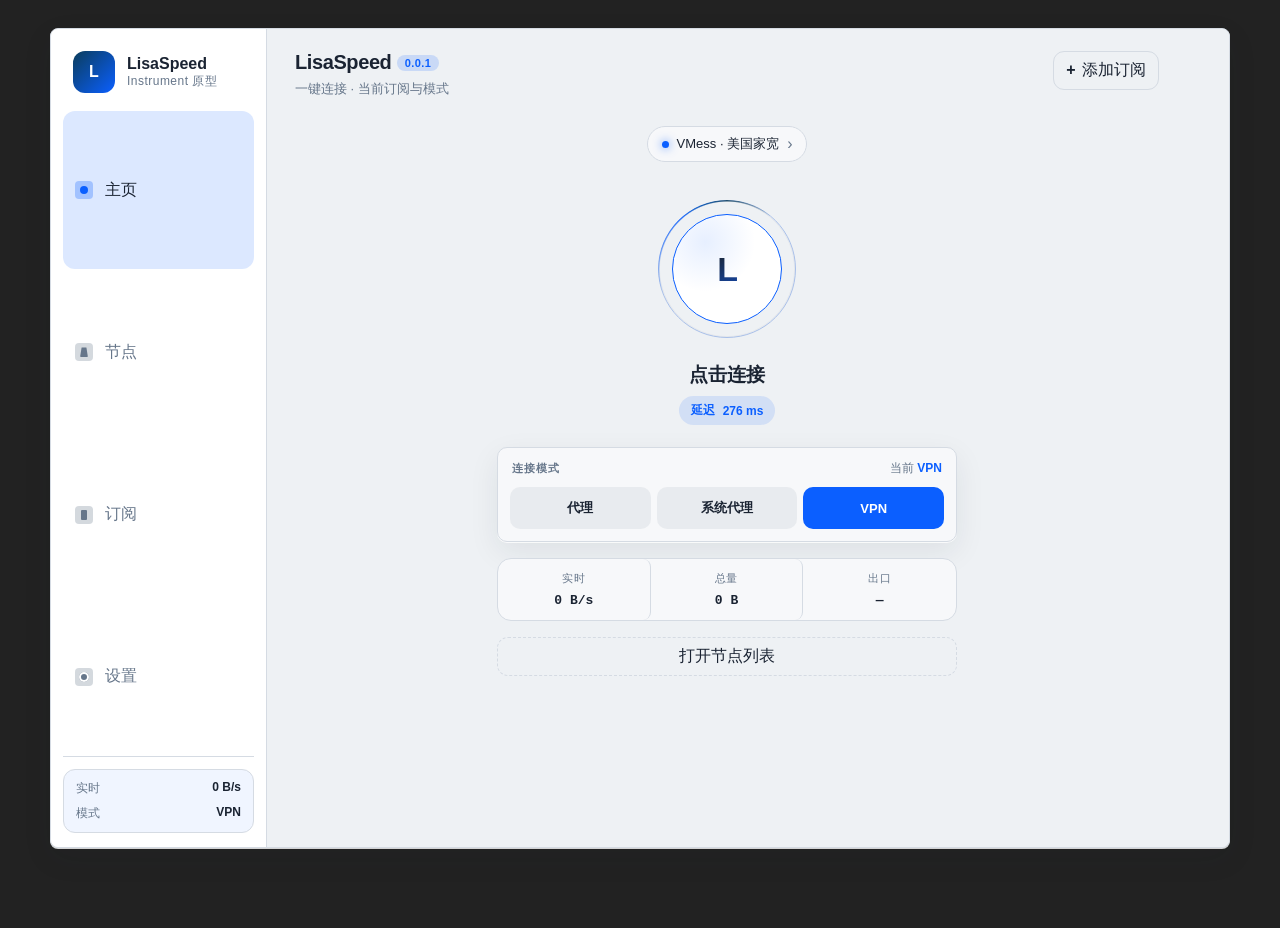
==== commit 9b6ef3f7: "Align tech prototype home with shipping Flutter UI. Mirror the app: drop the latency pill, split sid" ====
--- a/prototype/instrument/index.html
+++ b/prototype/instrument/index.html
@@ -92,8 +92,8 @@
 
     <div class="home-stats">
       <div class="stat"><span class="stat-k">实时</span><span class="stat-v" data-traffic-live>0 B/s</span></div>
-      <div class="stat"><span class="stat-k">总量</span><span class="stat-v">1.2 GB</span></div>
-      <div class="stat"><span class="stat-k">出口</span><span class="stat-v">LA · NTT</span></div>
+      <div class="stat"><span class="stat-k">总量</span><span class="stat-v" data-traffic-total>1.2 GB</span></div>
+      <div class="stat"><span class="stat-k">出口</span><span class="stat-v" data-exit-label>LA · NTT</span></div>
     </div>
     <button type="button" class="btn block home-cta" data-goto="nodes">打开节点列表</button>
   </div>
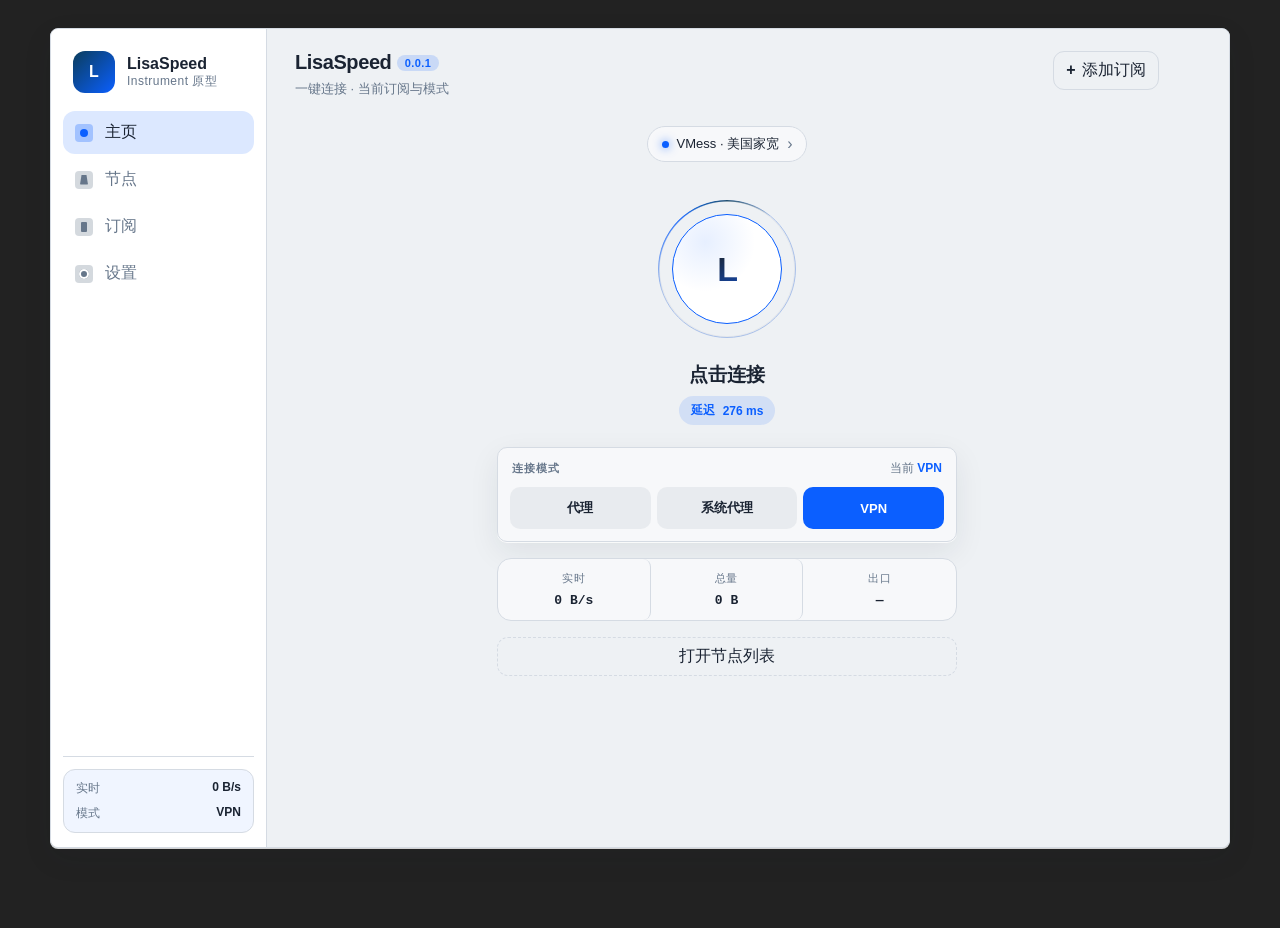
==== commit 2f52d9a5: "Restyle every tech prototype page; dashboard becomes default home. Promote the adopted dashboard to " ====
--- a/prototype/instrument/index.html
+++ b/prototype/instrument/index.html
@@ -112,8 +112,8 @@
       <button type="button" class="btn primary" data-action="toast" data-toast="正在测速…">测速</button>
     </div>
   </header>
-  <div class="toolbar-note muted">共 5 个节点 · 点击切换</div>
-  <div class="list"><button type="button" class="list-row node-row is-active" data-action="toast" data-toast="已选择：美国家宽 § 0"><div class="list-main"><div class="row gap"><span class="node-badge">当前</span><strong>美国家宽 § 0</strong></div><div class="muted">美国 · 家庭 · vmess</div></div><span class="latency delay-ok"><span class="latency-dot"></span>182 ms</span></button><button type="button" class="list-row node-row " data-action="toast" data-toast="已选择：美国宽带 § 1"><div class="list-main"><div class="row gap"><strong>美国宽带 § 1</strong></div><div class="muted">美国 · 机房 · vmess</div></div><span class="latency delay-warn"><span class="latency-dot"></span>241 ms</span></button><button type="button" class="list-row node-row " data-action="toast" data-toast="已选择：日本优化 § 2"><div class="list-main"><div class="row gap"><strong>日本优化 § 2</strong></div><div class="muted">日本 · 优化 · vmess</div></div><span class="latency delay-ok"><span class="latency-dot"></span>98 ms</span></button><button type="button" class="list-row node-row " data-action="toast" data-toast="已选择：新加坡 § 3"><div class="list-main"><div class="row gap"><strong>新加坡 § 3</strong></div><div class="muted">新加坡 · vmess</div></div><span class="latency delay-ok"><span class="latency-dot"></span>126 ms</span></button><button type="button" class="list-row node-row " data-action="toast" data-toast="已选择：香港 § 4"><div class="list-main"><div class="row gap"><strong>香港 § 4</strong></div><div class="muted">香港 · vmess</div></div><span class="latency delay-good"><span class="latency-dot"></span>64 ms</span></button></div>
+  <div class="toolbar-note row gap"><span class="count-chip">5</span><span class="muted">个节点 · 点击切换</span></div>
+  <div class="list"><button type="button" class="list-row node-row is-active" data-action="toast" data-toast="已选择：美国家宽 § 0"><div class="list-main"><div class="row gap"><span class="node-badge">当前</span><strong>美国家宽 § 0</strong></div><div class="row gap node-tags"><span class="tag">美国 · 家庭</span><span class="tag tag-mono">vmess</span></div></div><span class="latency delay-ok"><span class="latency-dot"></span>182 ms</span></button><button type="button" class="list-row node-row " data-action="toast" data-toast="已选择：美国宽带 § 1"><div class="list-main"><div class="row gap"><strong>美国宽带 § 1</strong></div><div class="row gap node-tags"><span class="tag">美国 · 机房</span><span class="tag tag-mono">vmess</span></div></div><span class="latency delay-warn"><span class="latency-dot"></span>241 ms</span></button><button type="button" class="list-row node-row " data-action="toast" data-toast="已选择：日本优化 § 2"><div class="list-main"><div class="row gap"><strong>日本优化 § 2</strong></div><div class="row gap node-tags"><span class="tag">日本 · 优化</span><span class="tag tag-mono">vmess</span></div></div><span class="latency delay-ok"><span class="latency-dot"></span>98 ms</span></button><button type="button" class="list-row node-row " data-action="toast" data-toast="已选择：新加坡 § 3"><div class="list-main"><div class="row gap"><strong>新加坡 § 3</strong></div><div class="row gap node-tags"><span class="tag">新加坡</span><span class="tag tag-mono">vmess</span></div></div><span class="latency delay-ok"><span class="latency-dot"></span>126 ms</span></button><button type="button" class="list-row node-row " data-action="toast" data-toast="已选择：香港 § 4"><div class="list-main"><div class="row gap"><strong>香港 § 4</strong></div><div class="row gap node-tags"><span class="tag">香港</span><span class="tag tag-mono">vmess</span></div></div><span class="latency delay-good"><span class="latency-dot"></span>64 ms</span></button></div>
 </section>
 
 
@@ -134,7 +134,10 @@
           <span class="tag tag-active">使用中</span>
           <span class="tag">订阅</span>
         </div>
-        <div class="muted">今日已更新 · 剩余流量充足</div>
+        <div class="sub-usage">
+          <div class="usage-bar"><span class="usage-fill" style="width: 38%"></span></div>
+          <div class="muted tiny">已用 4.6 GB / 12 GB · 今日已更新 · 30 天后到期</div>
+        </div>
       </div>
       <div class="row gap actions">
         <button type="button" class="btn tiny" data-action="toast" data-toast="正在更新订阅">更新</button>
@@ -362,7 +365,7 @@
   <div class="log-shell panel">
     <div class="log-toolbar">
       <span class="muted tiny">core · app</span>
-      <span class="mono tiny muted">live</span>
+      <span class="live-badge"><span class="live-dot" aria-hidden="true"></span>live</span>
     </div>
     <div class="log-panel"><div class="log-line"><span class="mono muted log-time">10:30:12</span><span class="log-level log-info">PROBE</span><span class="log-msg">探测线路质量</span></div>
 <div class="log-line"><span class="mono muted log-time">10:31:12</span><span class="log-level log-ok">CONNECTED</span><span class="log-msg">隧道已建立</span></div>
--- a/prototype/instrument/css/app.css
+++ b/prototype/instrument/css/app.css
@@ -32,7 +32,7 @@
 }
 .sidebar-brand { display: flex; gap: 12px; align-items: center; padding: 4px 10px 18px; }
 .sidebar-tag { letter-spacing: 0.04em; }
-.nav { display: grid; gap: 4px; flex: 1; }
+.nav { display: grid; gap: 4px; flex: 1; align-content: start; }
 .nav-item {
   display: flex; gap: 12px; align-items: center;
   border: 0; background: transparent; color: var(--muted);
@@ -215,6 +215,8 @@
 .mode-seg button { min-height: 42px; font-weight: 600; font-size: 13px; }
 .mode-hint { margin: 0; font-size: 12px; }
 .mode-hint strong { color: var(--accent); font-weight: 700; }
+.mode-switch-lite { display: grid; gap: 8px; padding: 8px 8px 9px; }
+.mode-switch-lite .mode-hint { margin: 0; padding: 0 2px; text-align: center; }
 
 .connect-zone { display: grid; justify-items: center; gap: 14px; padding: 12px 0 6px; }
 .connect-btn {
@@ -273,6 +275,35 @@
   transition: filter .3s ease, transform .3s ease;
 }
 .connect-copy { display: grid; justify-items: center; gap: 8px; min-height: 52px; }
+.connect-sub { font-size: 12.5px; margin: 0; transition: color .3s ease; }
+.connect-meta { display: flex; gap: 8px; align-items: center; }
+.connect-meta[hidden] { display: none !important; }
+.conn-chip {
+  display: inline-flex; align-items: center; gap: 6px;
+  padding: 5px 11px; border-radius: 999px;
+  font-size: 12px; color: var(--muted);
+  background: color-mix(in srgb, var(--accent) 9%, transparent);
+  border: 1px solid color-mix(in srgb, var(--accent) 24%, transparent);
+}
+.conn-chip-k { font-size: 11px; }
+.conn-chip strong {
+  color: var(--accent); font-family: var(--mono);
+  font-size: 12px; font-weight: 600; letter-spacing: 0.01em;
+}
+.connect-ripple {
+  position: absolute; inset: 8px; border-radius: 50%;
+  border: 1.5px solid var(--accent);
+  opacity: 0; transform: scale(0.9); pointer-events: none;
+}
+html[data-conn="connected"] .connect-ripple { animation: ripple-out 1s var(--ease, ease) 1 both; }
+@keyframes ripple-out {
+  0% { opacity: 0.5; transform: scale(0.92); }
+  100% { opacity: 0; transform: scale(1.28); }
+}
+@keyframes aura-breathe {
+  0%, 100% { opacity: 0.1; transform: scale(0.97); }
+  50% { opacity: 0.3; transform: scale(1.03); }
+}
 .connect-btn:hover .connect-aura { opacity: 0.35; }
 .connect-btn:hover .connect-arc { opacity: 0.95; }
 .connect-btn:hover .connect-disc {
@@ -344,8 +375,129 @@
 }
 .stat:last-child { border-right: 0; }
 .stat-k { display: block; color: var(--muted); font-size: 11px; margin-bottom: 4px; letter-spacing: 0.04em; }
-.stat-v { font-weight: 700; font-size: 13px; font-family: var(--mono); }
+.stat-v { font-weight: 700; font-size: 13px; font-family: var(--mono); transition: color .3s ease; }
 .home-cta { border-style: dashed; background: transparent; }
+.node-cta {
+  display: flex; justify-content: space-between; align-items: center; gap: 12px;
+  padding: 10px 14px; border-radius: 14px; text-align: left;
+}
+.node-cta:hover { border-color: var(--accent); }
+.node-cta-left { display: grid; gap: 2px; min-width: 0; }
+.node-cta-kicker { font-size: 11px; color: var(--muted); letter-spacing: 0.05em; }
+.node-cta-left strong {
+  font-size: 13.5px; letter-spacing: 0.01em;
+  white-space: nowrap; overflow: hidden; text-overflow: ellipsis;
+}
+.node-cta-right { display: inline-flex; align-items: center; gap: 8px; flex: 0 0 auto; }
+
+/* List/table garnish shared across pages */
+.node-tags { margin-top: 7px; }
+.tag.tag-mono { font-family: var(--mono); letter-spacing: 0.02em; }
+.count-chip {
+  display: inline-flex; align-items: center; justify-content: center;
+  min-width: 22px; height: 22px; padding: 0 6px; border-radius: 7px;
+  font-family: var(--mono); font-size: 11px; font-weight: 700;
+  color: var(--accent); background: color-mix(in srgb, var(--accent) 12%, transparent);
+}
+.sub-usage { display: grid; gap: 7px; margin-top: 2px; }
+.usage-bar {
+  height: 6px; border-radius: 999px; overflow: hidden;
+  background: color-mix(in srgb, var(--muted) 16%, transparent);
+}
+.usage-fill {
+  display: block; height: 100%; border-radius: 999px;
+  background: linear-gradient(90deg, var(--accent), var(--accent-2));
+}
+.live-badge {
+  display: inline-flex; align-items: center; gap: 6px;
+  font-family: var(--mono); font-size: 12px; color: var(--accent);
+}
+.live-dot {
+  width: 7px; height: 7px; border-radius: 50%;
+  background: var(--accent);
+  animation: live-pulse 1.6s ease-in-out infinite;
+}
+@keyframes live-pulse {
+  0%, 100% { opacity: 1; }
+  50% { opacity: 0.45; }
+}
+
+/* Home layout variants (prototype exploration) */
+.variant-bar { display: flex; align-items: center; gap: 10px; margin: -4px 0 16px; }
+.variant-tabs {
+  display: inline-flex; gap: 4px; padding: 3px;
+  border-radius: 999px; border: 1px solid var(--line);
+  background: color-mix(in srgb, var(--bg-elev) 60%, transparent);
+}
+.vtab {
+  border: 0; background: transparent; color: var(--muted);
+  font-size: 12px; padding: 5px 10px; border-radius: 999px;
+  transition: background .18s ease, color .18s ease;
+}
+.vtab:hover { color: var(--text); }
+.vtab.is-active {
+  background: color-mix(in srgb, var(--accent) 16%, transparent);
+  color: var(--accent); font-weight: 600;
+}
+
+.connect-btn.md { width: 118px; height: 118px; }
+.connect-btn.md .connect-disc { inset: 18px; }
+.connect-btn.md .connect-mark { font-size: 26px; }
+.connect-btn.sm { width: 88px; height: 88px; }
+.connect-btn.sm .connect-disc { inset: 14px; }
+.connect-btn.sm .connect-mark { font-size: 20px; }
+.connect-btn.xl { width: 186px; height: 186px; }
+.connect-btn.xl .connect-disc { inset: 28px; }
+.connect-btn.xl .connect-mark { font-size: 42px; }
+
+.home-b-grid { display: grid; grid-template-columns: 1.15fr 1fr; gap: 14px; max-width: 860px; align-items: stretch; }
+.hb-hero { display: grid; justify-items: center; gap: 12px; padding: 24px 18px 18px; align-content: center; }
+.hb-copy { min-height: 0 !important; }
+.hb-modes { width: 100%; }
+.hb-modes button { min-height: 38px; font-size: 12.5px; }
+.hb-side { display: grid; gap: 12px; grid-template-rows: repeat(4, minmax(0, 1fr)); }
+.hb-card { display: grid; gap: 8px; padding: 14px 16px; align-content: center; }
+.hb-ip { letter-spacing: 0.02em; }
+.hb-k {
+  font-size: 11px; font-weight: 700; color: var(--muted);
+  letter-spacing: 0.06em; text-transform: uppercase;
+}
+.hb-v { font-family: var(--mono); font-weight: 700; font-size: 15px; }
+.hb-v.sm { font-size: 13px; }
+.hb-row { display: flex; justify-content: space-between; align-items: baseline; gap: 10px; }
+.hb-link { text-align: left; color: var(--text); cursor: pointer; width: 100%; }
+.hb-link:hover { border-color: var(--accent); }
+
+.hc-banner {
+  display: flex; align-items: center; justify-content: space-between;
+  gap: 18px; padding: 16px 20px; max-width: 860px;
+}
+.hc-left { display: flex; align-items: center; gap: 18px; min-width: 0; }
+.hc-copy { display: grid; gap: 5px; }
+.hc-right { display: grid; gap: 8px; justify-items: end; }
+.hc-modes { width: 300px; }
+.hc-modes button { min-height: 34px; font-size: 12px; padding: 6px 8px; }
+.hc-grid { display: grid; grid-template-columns: repeat(3, 1fr); gap: 12px; max-width: 860px; margin-top: 14px; }
+
+.home-d-stage {
+  display: grid; justify-items: center; gap: 18px;
+  padding: 20px 0 40px; width: min(420px, 100%); margin: 0 auto;
+}
+.hd-copy { min-height: 92px; }
+.hd-stats { font-family: var(--mono); font-size: 13px; color: var(--muted); display: flex; gap: 16px; }
+.hd-modes { display: inline-flex; gap: 6px; }
+.hd-modes button {
+  border: 1px solid var(--line); background: transparent; color: var(--muted);
+  border-radius: 999px; padding: 6px 14px; font-size: 12px;
+  transition: border-color .18s ease, color .18s ease, background .18s ease;
+}
+.hd-modes button:hover { color: var(--text); border-color: var(--line-strong, var(--accent)); }
+.hd-modes button.is-active {
+  border-color: var(--accent); color: var(--accent);
+  background: color-mix(in srgb, var(--accent) 10%, transparent);
+}
+.hd-node { border: 0; background: transparent; color: var(--muted); font-size: 13px; padding: 6px 10px; }
+.hd-node:hover { color: var(--text); }
 
 .eyebrow {
   margin: 0 0 4px;
